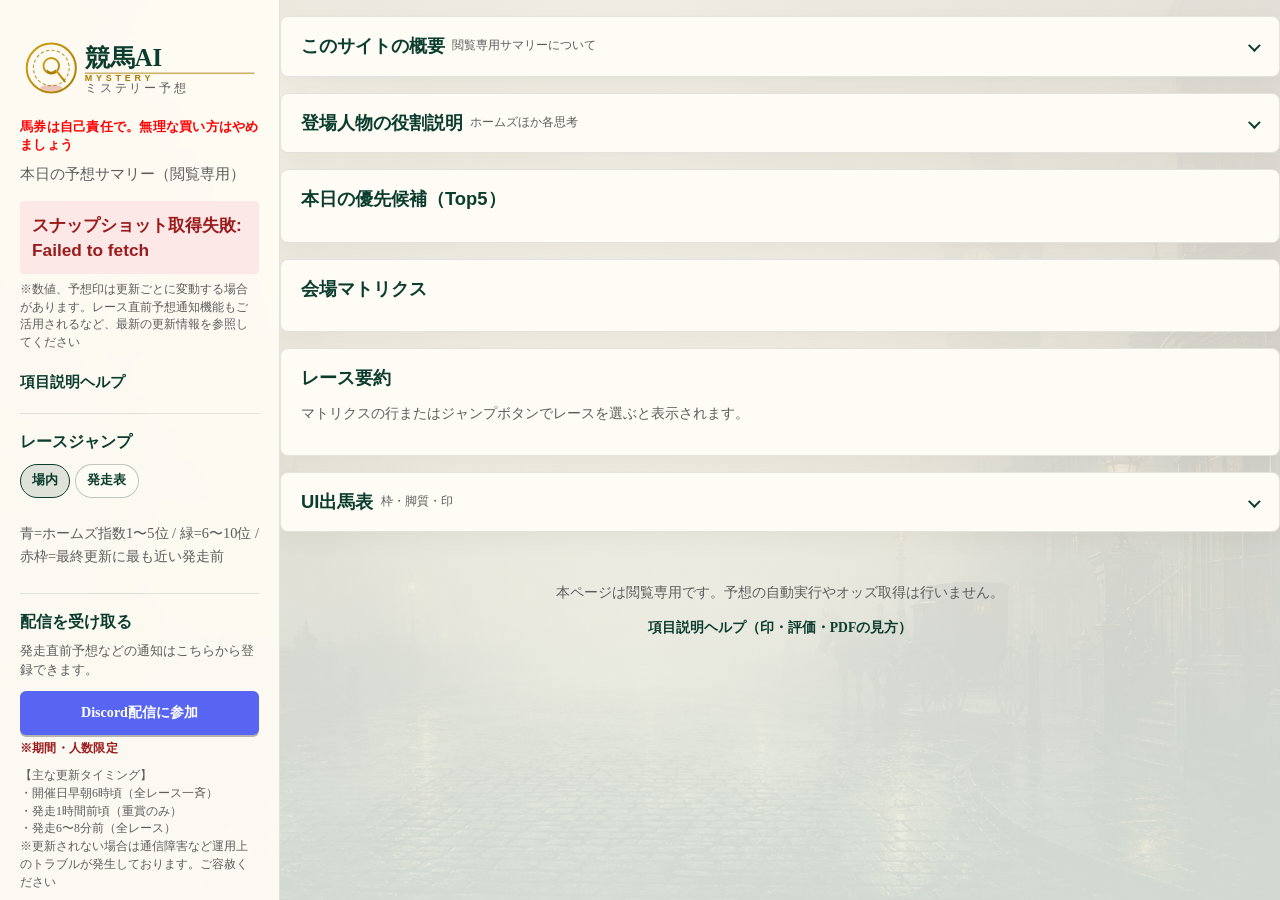
==== index.html @ 0b23ed4a "Remove concrete pre-race trigger window times from site overview." ====
<!DOCTYPE html>
<html lang="ja">
<head>
  <meta charset="utf-8" />
  <meta name="viewport" content="width=device-width, initial-scale=1, viewport-fit=cover" />
  <meta name="robots" content="noindex, nofollow, noarchive, nosnippet, noimageindex" />
  <meta name="googlebot" content="noindex, nofollow, noarchive, nosnippet, noimageindex" />
  <title>競馬AI ミステリー予想（閲覧）</title>
  <link rel="icon" href="assets/favicon.svg" type="image/svg+xml" />
  <link rel="preconnect" href="https://fonts.googleapis.com" />
  <link rel="preconnect" href="https://fonts.gstatic.com" crossorigin />
  <link href="https://fonts.googleapis.com/css2?family=M+PLUS+Rounded+1c:wght@700;800&display=swap" rel="stylesheet" />
  <link rel="stylesheet" href="styles.css" />
</head>
<body>
  <div class="layout">
    <aside class="site-sidebar" aria-label="サイト情報">
      <div class="brand-logo" id="brandName">
        <img src="assets/logo_sidebar.svg" alt="競馬AI ミステリー予想" class="brand-logo-img" width="214" height="72" decoding="async" />
      </div>
      <p class="responsible-gaming">馬券は自己責任で。無理な買い方はやめましょう</p>
      <p class="tagline">本日の予想サマリー（閲覧専用）</p>
      <p class="updated" id="updatedAt">更新を読み込み中…</p>
      <p class="update-note">※数値、予想印は更新ごとに変動する場合があります。レース直前予想通知機能もご活用されるなど、最新の更新情報を参照してください</p>
      <p class="nav-links">
        <a href="help.html" target="_blank" rel="noopener noreferrer">項目説明ヘルプ</a>
      </p>
      <section class="sidebar-jumps" id="sidebarJumps" aria-labelledby="sidebarJumpsTitle">
        <h2 class="sidebar-jumps-title" id="sidebarJumpsTitle">レースジャンプ</h2>
        <div class="jump-layout-toggle" role="group" aria-label="ジャンプ配列">
          <button type="button" class="jump-layout-btn active" data-jump-layout="venue" aria-pressed="true">場内</button>
          <button type="button" class="jump-layout-btn" data-jump-layout="timeline" aria-pressed="false">発走表</button>
        </div>
        <div id="venueTabsSidebar" class="tabs sidebar-venue-tabs" role="tablist" aria-label="会場"></div>
        <p class="hint jump-legend sidebar-jump-legend">青=ホームズ指数1〜5位 / 緑=6〜10位 / 赤枠=最終更新に最も近い発走前</p>
        <div id="jumpButtonsSidebar" class="jump-row sidebar-jump-row"></div>
      </section>
      <section class="sidebar-subscribe" aria-labelledby="subscribeTitle">
        <h2 class="sidebar-subscribe-title" id="subscribeTitle">配信を受け取る</h2>
        <p class="sidebar-subscribe-hint">発走直前予想などの通知はこちらから登録できます。</p>
        <div class="cta-row sidebar-cta">
          <div class="sidebar-discord-wrap">
            <a class="btn btn-discord" id="discordCta" href="#" target="_blank" rel="noopener">Discord配信に参加</a>
            <p class="sidebar-limited-note">※期間・人数限定</p>
          </div>
        </div>
        <p class="update-timing" id="updateTiming" aria-label="主な更新タイミング">【主な更新タイミング】
・開催日早朝6時頃（全レース一斉）
・発走1時間前頃（重賞のみ）
・発走6〜8分前（全レース）
※更新されない場合は通信障害など運用上のトラブルが発生しております。ご容赦ください</p>
      </section>
    </aside>

    <div class="site-main" id="siteMain">
      <div
        id="dayClosedOverlay"
        class="day-closed-overlay"
        hidden
        aria-hidden="true"
        role="status"
      >
        <p class="day-closed-message">
          本日の予想公開は終了しました<br />
          次回開催日もよろしくお願いします
        </p>
      </div>
      <div class="acc-toolbar mobile-only" id="accToolbar" hidden>
        <button type="button" class="acc-tool-btn" id="accOpenAll">すべて開く</button>
        <button type="button" class="acc-tool-btn" id="accCloseSecondary">説明を閉じる</button>
      </div>

      <section class="card site-overview acc acc-pc" data-acc="overview" data-default="closed">
        <button type="button" class="acc-toggle" aria-expanded="false">
          <span class="acc-title">このサイトの概要</span>
          <span class="acc-hint">閲覧専用サマリーについて</span>
          <span class="acc-chevron" aria-hidden="true"></span>
        </button>
        <div class="acc-body">
          <div class="overview-body">
            <p>
              本サイトは「競馬AI ミステリー予想」の<strong>閲覧専用</strong>ページです。
              LINE／Discord でお届けする当日予想のサマリーを、ブラウザ上でまとめて確認できます。
              予想の作成・編集や馬券購入は行いません。
            </p>
            <p>
              画面では、当日の優先候補（Top5）、開催場ごとのマトリクス、レース要約、印付き出馬表などを表示します。
              各探偵（ホームズ／ワトソン／アイリーンほか）の役割や項目の意味は「登場人物の役割説明」と
              <a href="help.html" target="_blank" rel="noopener noreferrer">項目説明ヘルプ</a>を参照してください。
            </p>
            <p>
              数値や予想印は更新のたびに変わることがあります。主な更新は開催日早朝の一斉反映のほか、
              重賞の発走前、全レースの発走直前などです。最新は画面上部の更新時刻と通知をご確認ください。
            </p>
            <p class="overview-note">馬券は自己責任で。無理な買い方はやめましょう。</p>
          </div>
        </div>
      </section>

      <section class="card logic-cast acc acc-pc" data-acc="logic" data-default="closed">
        <button type="button" class="acc-toggle" aria-expanded="false">
          <span class="acc-title">登場人物の役割説明</span>
          <span class="acc-hint">ホームズほか各思考</span>
          <span class="acc-chevron" aria-hidden="true"></span>
        </button>
        <div class="acc-body">
          <div class="logic-blurbs">
            <p class="logic-blurb is-meta" data-cast="holmes">
              <img class="logic-cast-icon" src="assets/cast/holmes.png" alt="" width="40" height="40" decoding="async" />
              <span class="logic-blurb-body"><strong>ホームズ</strong> … 全体メタ。各探偵の印を横断して「このレースは誰の思考を本線にするか」を決め、ホームズ指数で当日の優先度も付ける。</span>
            </p>
            <p class="logic-blurb" data-cast="watson">
              <img class="logic-cast-icon" src="assets/cast/watson.png" alt="" width="40" height="40" decoding="async" />
              <span class="logic-blurb-body"><strong>ワトソン</strong> … 手堅さ・安定志向。勝ちやすさや再現性を重視し、崩れにくい本線を組み立てる。派手な穴狙いより、堅実に残せる印付けが役割。</span>
            </p>
            <p class="logic-blurb" data-cast="irene">
              <img class="logic-cast-icon" src="assets/cast/irene.png" alt="" width="40" height="40" decoding="async" />
              <span class="logic-blurb-body"><strong>アイリーン</strong> … 妙味・回収志向。オッズ妙味を軸に勝負強さを見極め、本勝負／絞り推し／様子見／勝負見送りで買う強さを切り替える。</span>
            </p>
            <p class="logic-blurb" data-cast="moriarty">
              <img class="logic-cast-icon" src="assets/cast/moriarty.png" alt="" width="40" height="40" decoding="async" />
              <span class="logic-blurb-body"><strong>モーリアティ</strong> … 重賞特化。重賞だけで本命線／均衡線／波乱線のシナリオを立て、どの展開想定を本線にするかを決めて推奨買い目へ落とす。</span>
            </p>
            <p class="logic-blurb" data-cast="hunter">
              <img class="logic-cast-icon" src="assets/cast/hunter.png" alt="" width="40" height="40" decoding="async" />
              <span class="logic-blurb-body"><strong>ハンター</strong> … 夏競馬特化。6〜9月の札幌・函館・福島・新潟・小倉（非重賞・新馬以外）向けに、夏のローカル条件へ寄せたモデルで印を付ける。</span>
            </p>
            <p class="logic-blurb" data-cast="hopkins">
              <img class="logic-cast-icon" src="assets/cast/hopkins.png" alt="" width="40" height="40" decoding="async" />
              <span class="logic-blurb-body"><strong>ホプキンス</strong> … 新馬戦特化。実績の薄い新馬戦だけを対象に、新馬向けモデルで評価して印を付ける（未勝利戦は対象外）。</span>
            </p>
          </div>
          <p class="hint">マトリクスの「ホームズ推」＝ホームズによる推奨ロジック。詳細は <a href="help.html" target="_blank" rel="noopener noreferrer">ヘルプ</a>。</p>
        </div>
      </section>

      <section class="card acc" data-acc="top5" data-default="open">
        <button type="button" class="acc-toggle" aria-expanded="true">
          <span class="acc-title">本日の優先候補（Top5）</span>
          <span class="acc-hint">買う候補の入口</span>
          <span class="acc-chevron" aria-hidden="true"></span>
        </button>
        <div class="acc-body">
          <ol id="top5List" class="top5"></ol>
        </div>
      </section>

      <section class="card acc" data-acc="matrix" data-default="open">
        <button type="button" class="acc-toggle" aria-expanded="true">
          <span class="acc-title">会場マトリクス</span>
          <span class="acc-hint">ホームズ推・各印</span>
          <span class="acc-chevron" aria-hidden="true"></span>
        </button>
        <div class="acc-body">
          <div class="matrix-nav mobile-only" id="matrixNavMobile">
            <div id="venueTabs" class="tabs" role="tablist" aria-label="会場"></div>
            <div class="jump-block" id="jumpBlockMain">
              <div class="jump-layout-toggle" role="group" aria-label="ジャンプ配列">
                <button type="button" class="jump-layout-btn active" data-jump-layout="venue" aria-pressed="true">場内</button>
                <button type="button" class="jump-layout-btn" data-jump-layout="timeline" aria-pressed="false">発走表</button>
              </div>
              <p class="hint jump-legend">ジャンプ色: 青=ホームズ指数1〜5位 / 緑=6〜10位 / 赤枠=最終更新に最も近い発走前</p>
              <div id="jumpButtons" class="jump-row"></div>
            </div>
          </div>
          <div class="acc acc-nested acc-mobile-only" data-acc="matrix-list" data-default="closed">
            <button type="button" class="acc-toggle" aria-expanded="false">
              <span class="acc-title">レース一覧</span>
              <span class="acc-hint">ホームズ推・各印</span>
              <span class="acc-chevron" aria-hidden="true"></span>
            </button>
            <div class="acc-body">
              <div id="matrixWrap"></div>
            </div>
          </div>
        </div>
      </section>

      <section class="card acc" id="raceDetailCard" data-acc="race" data-default="open">
        <button type="button" class="acc-toggle" aria-expanded="true">
          <span class="acc-title">レース要約</span>
          <span class="acc-hint">印・PDF</span>
          <span class="acc-chevron" aria-hidden="true"></span>
        </button>
        <div class="acc-body">
          <div id="raceDetail" class="race-detail">
            <p class="hint">マトリクスの行またはジャンプボタンでレースを選ぶと表示されます。</p>
          </div>
        </div>
      </section>

      <section class="card acc acc-pc" id="shutubaCard" data-acc="shutuba" data-default="closed">
        <button type="button" class="acc-toggle" aria-expanded="false">
          <span class="acc-title">UI出馬表</span>
          <span class="acc-hint">枠・脚質・印</span>
          <span class="acc-chevron" aria-hidden="true"></span>
        </button>
        <div class="acc-body">
          <div class="shutuba-toolbar" role="group" aria-label="出馬表の並び替え">
            <span class="shutuba-sort-label">並び</span>
            <button type="button" class="shutuba-sort-btn active" data-shutuba-sort="default" aria-pressed="true">デフォルト</button>
            <button type="button" class="shutuba-sort-btn" data-shutuba-sort="umaban" aria-pressed="false">馬番順</button>
          </div>
          <p class="hint shutuba-sort-hint" id="shutubaSortHint">推定3着内率の高い順（本体UIと同じ）</p>
          <div id="shutubaDetail" class="shutuba-detail">
            <p class="hint">レースを選ぶと出馬表が表示されます。</p>
          </div>
        </div>
      </section>

      <footer class="site-footer">
        <p>本ページは閲覧専用です。予想の自動実行やオッズ取得は行いません。</p>
        <p><a href="help.html" target="_blank" rel="noopener noreferrer">項目説明ヘルプ（印・評価・PDFの見方）</a></p>
      </footer>
    </div>
  </div>

  <script src="config.js"></script>
  <script>
    (function () {
      var hide = (window.PUBLIC_VIEWER_CONFIG || {}).SHOW_CAST_ICONS === false;
      document.documentElement.classList.toggle("hide-cast-icons", hide);
    })();
  </script>
  <script src="app.js"></script>
</body>
</html>
---- styles.css ----
:root {
  --bg: #f3f0e8;
  --ink: #1a1a1a;
  --muted: #5c5c5c;
  --card: #fffcf5;
  --line: #06c755;
  --discord: #5865f2;
  --blue: rgba(66, 133, 244, 0.22);
  --blue-b: rgba(66, 133, 244, 0.55);
  --green: rgba(52, 168, 83, 0.22);
  --green-b: rgba(52, 168, 83, 0.55);
  --accent: #0b3d2e;
  --pad: clamp(0.75rem, 3.5vw, 1.25rem);
  --touch: 44px;
}

* { box-sizing: border-box; }
html {
  -webkit-text-size-adjust: 100%;
  text-size-adjust: 100%;
}
body {
  margin: 0;
  font-family: "Hiragino Mincho ProN", "Yu Mincho", "Noto Serif JP", serif;
  color: var(--ink);
  background:
    radial-gradient(ellipse at top, #fff8e7 0%, transparent 55%),
    linear-gradient(180deg, #ebe4d4 0%, var(--bg) 40%, #e7efe8 100%);
  min-height: 100vh;
  line-height: 1.55;
  overflow-x: hidden;
  padding-left: env(safe-area-inset-left);
  padding-right: env(safe-area-inset-right);
  padding-bottom: env(safe-area-inset-bottom);
}

@media (min-width: 721px) {
  html,
  body {
    height: 100%;
    overflow: hidden;
  }
  body {
    background-color: var(--bg);
    background-image:
      linear-gradient(
        180deg,
        rgba(243, 240, 232, 0.92) 0%,
        rgba(243, 240, 232, 0.86) 42%,
        rgba(231, 239, 232, 0.9) 100%
      ),
      radial-gradient(ellipse at 50% 0%, rgba(255, 248, 231, 0.65) 0%, transparent 58%),
      url("assets/bg-holmes-pattern-b-foggy-london-street.png");
    background-position: center top, center top, center top;
    background-size: auto, auto, cover;
    background-repeat: no-repeat, no-repeat, no-repeat;
    background-attachment: scroll, scroll, fixed;
  }
}

.layout {
  min-height: 100vh;
  position: relative;
  isolation: isolate;
}

.site-sidebar {
  position: relative;
  z-index: 100;
  padding: 1.25rem var(--pad) 1rem;
  text-align: center;
  border-bottom: 1px solid rgba(11, 61, 46, 0.1);
  background: rgba(255, 252, 245, 0.92);
  backdrop-filter: blur(6px);
}
.site-main {
  min-width: 0;
  position: relative;
  z-index: 1;
  isolation: isolate;
  overflow-x: clip;
  contain: paint;
}

/* 開催日終了後: 右ペインのみ白レイヤー（見た目）。クリックは本編だけ無効化しサイドバーは常に有効 */
.day-closed-overlay {
  display: none;
  position: absolute;
  inset: 0;
  z-index: 2;
  align-items: center;
  justify-content: center;
  padding: clamp(1.25rem, 4vw, 2.5rem);
  background: rgba(255, 255, 255, 0.5);
  /* ヒットテストを取らない → サイドバーへクリックが届く */
  pointer-events: none;
  max-width: 100%;
  box-sizing: border-box;
}
body.is-day-closed .day-closed-overlay {
  display: flex;
}
body.is-day-closed .site-main {
  overflow: hidden;
  /* 本編（白レイヤー下のリンク等）は操作不可 */
  pointer-events: none;
}
body.is-day-closed .site-sidebar {
  position: relative;
  z-index: 9999;
  pointer-events: auto;
  /* 白レイヤーが被っても薄く見えないよう不透明に */
  background: #fffcf5;
  backdrop-filter: none;
}
body.is-day-closed .site-sidebar a:not([aria-disabled="true"]),
body.is-day-closed .site-sidebar button:not([aria-disabled="true"]) {
  position: relative;
  z-index: 9999;
  pointer-events: auto !important;
}
.day-closed-message {
  margin: 0;
  max-width: 18em;
  text-align: center;
  color: #d40000;
  font-weight: 800;
  font-size: clamp(1.55rem, 3.6vw, 2.85rem);
  line-height: 1.45;
  letter-spacing: 0.04em;
  font-family:
    "創英角ポップ体",
    "Soei Kakugothic Pop",
    "SoeiKakugothicPop",
    "Souei Kaku Pop",
    "M PLUS Rounded 1c",
    "Hiragino Maru Gothic ProN",
    "Yu Gothic",
    sans-serif;
  text-shadow:
    0 1px 0 rgba(255, 255, 255, 0.85),
    0 0 12px rgba(255, 255, 255, 0.55);
}

.brand-logo {
  margin: 0 auto;
  line-height: 0;
  max-width: 280px;
  padding: 0;
  background: transparent;
  box-sizing: border-box;
}
.brand-logo-img {
  display: block;
  width: 100%;
  height: auto;
  max-width: 240px;
  margin: 0 auto;
  pointer-events: none;
  user-select: none;
}
.responsible-gaming {
  margin: 0.55rem 0 0;
  color: #ff0000;
  font-size: 0.82rem;
  font-weight: 800;
  line-height: 1.4;
  letter-spacing: 0.02em;
}
.brand {
  font-size: clamp(1.35rem, 5.5vw, 2.1rem);
  font-weight: 700;
  letter-spacing: 0.04em;
  color: var(--accent);
  word-break: keep-all;
  overflow-wrap: anywhere;
}
.tagline { margin: 0.35rem 0 0; color: var(--muted); font-size: clamp(0.88rem, 3.2vw, 1rem); }
.updated {
  margin: 0.65rem 0 0;
  font-family: "創英角ポップ体", "SoeiKakugothicPop", "Souei Kaku Pop", "Hiragino Maru Gothic ProN", "Yu Gothic", sans-serif;
  font-size: 1.05rem;
  font-weight: 700;
  color: var(--accent);
  line-height: 1.4;
  transition: color 0.3s ease, background-color 0.3s ease;
}
.updated.just-updated {
  color: #084032;
  background: rgba(11, 61, 46, 0.1);
  border-radius: 4px;
  padding: 0.15rem 0.35rem;
}
.update-note {
  margin: 0.4rem 0 0;
  color: var(--muted);
  font-size: 0.78rem;
  line-height: 1.45;
  text-align: left;
}
.update-timing {
  margin: 0.75rem 0 0;
  padding: 0;
  color: var(--muted);
  font-size: 0.76rem;
  line-height: 1.5;
  text-align: left;
  white-space: pre-line;
}
.nav-links {
  margin: 0.75rem 0 0;
  font-size: 0.95rem;
}

.sidebar-subscribe {
  margin-top: 1.15rem;
  padding-top: 1rem;
  border-top: 1px solid rgba(11, 61, 46, 0.12);
  text-align: left;
}
.sidebar-subscribe-title {
  margin: 0;
  font-size: 1rem;
  font-weight: 700;
  color: var(--accent);
}
.sidebar-subscribe-hint {
  margin: 0.4rem 0 0.75rem;
  color: var(--muted);
  font-size: 0.82rem;
  line-height: 1.45;
}
.sidebar-cta {
  flex-direction: column;
  gap: 0.5rem;
}
.sidebar-cta .btn {
  width: 100%;
  font-size: 0.88rem;
  padding: 0.6rem 0.85rem;
}
.sidebar-discord-wrap {
  display: flex;
  flex-direction: column;
  gap: 0.25rem;
}
.sidebar-limited-note {
  margin: 0;
  font-size: 0.78rem;
  font-weight: 700;
  color: #9b1c1c;
  letter-spacing: 0.02em;
}

.card {
  margin: 0 var(--pad) 1rem;
  max-width: 1100px;
  padding: 1rem var(--pad) 1.15rem;
  background: var(--card);
  border: 1px solid rgba(11, 61, 46, 0.12);
  box-shadow: 0 8px 24px rgba(26, 26, 26, 0.04);
  border-radius: 8px;
}
@media (min-width: 1140px) {
  .site-main .card { margin-left: auto; margin-right: auto; }
}
.card h2 {
  margin: 0 0 0.75rem;
  font-size: clamp(1.05rem, 3.8vw, 1.15rem);
  color: var(--accent);
}

@media (min-width: 721px) {
  .layout {
    display: grid;
    grid-template-columns: minmax(220px, 280px) minmax(0, 1fr);
    height: 100%;
    max-height: 100%;
    overflow: hidden;
  }
  .site-sidebar {
    height: 100%;
    max-height: 100%;
    overflow-x: hidden;
    overflow-y: auto;
    overscroll-behavior: contain;
    -webkit-overflow-scrolling: touch;
    padding: 1.75rem 1.25rem 2rem;
    text-align: left;
    border-bottom: 0;
    border-right: 1px solid rgba(11, 61, 46, 0.12);
    background: rgba(255, 252, 245, 0.92);
  }
  .site-sidebar .brand-logo {
    margin: 0;
    max-width: none;
  }
  .site-sidebar .brand-logo-img {
    max-width: 100%;
  }
  .site-sidebar .responsible-gaming {
    margin-top: 0.65rem;
    font-size: 0.8rem;
  }
  .site-sidebar .brand {
    font-size: clamp(1.25rem, 1.6vw, 1.7rem);
    line-height: 1.35;
  }
  .site-sidebar .tagline {
    margin-top: 0.55rem;
    font-size: 0.92rem;
  }
  .site-sidebar .updated {
    margin-top: 0.95rem;
    font-size: 1.08rem;
    font-weight: 700;
    line-height: 1.4;
  }
  .site-sidebar .update-note {
    margin-top: 0.45rem;
    font-size: 0.76rem;
  }
  .site-sidebar .update-timing {
    margin-top: 0.55rem;
    font-size: 0.74rem;
  }
  .site-sidebar .nav-links {
    margin-top: 1.15rem;
  }
  .site-sidebar .sidebar-jumps {
    display: block;
    margin-top: 1.25rem;
  }
  .pc-only {
    display: block !important;
  }
  .site-main {
    height: 100%;
    max-height: 100%;
    overflow-x: hidden;
    overflow-y: auto;
    overscroll-behavior: contain;
    -webkit-overflow-scrolling: touch;
    padding-top: 1rem;
  }
  .acc-toolbar {
    margin-left: var(--pad);
    margin-right: var(--pad);
  }
}

.mobile-only { display: none; }
.pc-only { display: block; }

/* レースジャンプは PC サイドバー専用（モバイルはマトリクス内） */
.sidebar-jumps {
  display: none;
  margin-top: 1.15rem;
  padding-top: 1rem;
  border-top: 1px solid rgba(11, 61, 46, 0.12);
  text-align: left;
}
.sidebar-jumps-title {
  margin: 0 0 0.55rem;
  font-size: 1rem;
  font-weight: 700;
  color: var(--accent);
}
.sidebar-venue-tabs {
  margin-bottom: 0.65rem;
  flex-wrap: wrap;
  overflow-x: visible;
}
.sidebar-venue-tabs .tab {
  min-height: 2.35rem;
  padding: 0.35rem 0.75rem;
  font-size: 0.88rem;
}
.sidebar-jump-legend {
  margin: 0 0 0.55rem;
  font-size: 0.78rem;
}
.sidebar-jump-row {
  margin: 0;
  grid-template-columns: repeat(4, minmax(0, 1fr));
}
.sidebar-jump-row .jump {
  min-height: 2.4rem;
  font-size: 0.88rem;
  padding: 0.35rem 0.15rem;
}
.jump.is-selected {
  outline: 2px solid var(--accent);
  outline-offset: 1px;
  font-weight: 800;
}

.acc-toolbar {
  margin: 0 var(--pad) 0.75rem;
  max-width: 1100px;
  flex-wrap: wrap;
  gap: 0.45rem;
}
.acc-tool-btn {
  min-height: 2.4rem;
  padding: 0.35rem 0.75rem;
  border: 1px solid rgba(11, 61, 46, 0.28);
  border-radius: 999px;
  background: rgba(255, 252, 245, 0.9);
  color: var(--accent);
  font-family: inherit;
  font-size: 0.85rem;
  font-weight: 600;
  cursor: pointer;
}

.acc-toggle {
  display: none;
}
.acc-body {
  display: block;
}

/* 入れ子アコーディオン（PCでは見出しなし・常時表示） */
.acc-nested {
  margin: 0;
  padding: 0;
  border: 0;
  box-shadow: none;
  background: transparent;
}
.acc-nested.acc-mobile-only > .acc-toggle {
  display: none;
}
.acc-nested.acc-mobile-only > .acc-body {
  display: block;
  padding: 0;
  border: 0;
}

.hint { margin: 0 0 0.75rem; color: var(--muted); font-size: 0.9rem; }

.overview-body {
  display: grid;
  gap: 0.75rem;
  margin: 0;
}
.overview-body p {
  margin: 0;
  font-size: clamp(0.88rem, 3.4vw, 0.95rem);
  line-height: 1.6;
  overflow-wrap: anywhere;
}
.overview-body a {
  color: var(--accent);
  font-weight: 600;
}
.overview-note {
  color: #9b1c1c;
  font-weight: 700;
}

.logic-blurbs {
  display: grid;
  gap: 0.55rem;
  margin: 0 0 0.75rem;
}
.logic-blurb {
  margin: 0;
  padding: 0.65rem 0.8rem;
  border-left: 3px solid rgba(11, 61, 46, 0.28);
  background: #fff;
  font-size: clamp(0.88rem, 3.4vw, 0.95rem);
  line-height: 1.55;
  overflow-wrap: anywhere;
  /* 既定: ピクトグラム付き（見本どおり） */
  display: flex;
  align-items: flex-start;
  gap: 0.65rem;
}
.logic-blurb.is-meta {
  border-left-color: var(--accent);
  background: rgba(11, 61, 46, 0.12);
}
.logic-cast-icon {
  display: block;
  flex: 0 0 auto;
  width: 2.5rem;
  height: 2.5rem;
  margin-top: 0.1rem;
  border-radius: 50%;
  object-fit: cover;
  background: #fffef8;
  box-shadow: 0 0 0 1px rgba(11, 61, 46, 0.18);
}
.logic-blurb-body {
  display: block;
  flex: 1 1 auto;
  min-width: 0;
}
/* 旧表示へ戻す: config SHOW_CAST_ICONS=false → html.hide-cast-icons */
html.hide-cast-icons .logic-blurb {
  display: block;
  gap: 0;
}
html.hide-cast-icons .logic-cast-icon {
  display: none;
}
html.hide-cast-icons .logic-blurb-body {
  display: contents;
}
.logic-cast .hint a {
  color: var(--accent);
  font-weight: 600;
}

.cta-row {
  display: flex;
  flex-wrap: wrap;
  gap: 0.65rem;
}
.btn {
  display: inline-flex;
  align-items: center;
  justify-content: center;
  min-height: var(--touch);
  padding: 0.7rem 1.1rem;
  border-radius: 6px;
  text-decoration: none;
  font-weight: 700;
  font-family: inherit;
  font-size: 0.95rem;
  color: #fff;
  text-align: center;
}
.btn-line { background: var(--line); }
.btn-discord {
  background: var(--discord);
  color: #fff;
  opacity: 1;
  box-shadow: 0 2px 0 rgba(47, 49, 54, 0.35);
  transition:
    background-color 0.15s ease,
    box-shadow 0.15s ease,
    transform 0.12s ease,
    filter 0.15s ease;
}
.btn-discord:not([aria-disabled="true"]):hover {
  background: #4752c4;
  filter: brightness(1.06);
  box-shadow:
    0 3px 0 rgba(47, 49, 54, 0.4),
    0 6px 16px rgba(88, 101, 242, 0.35);
  transform: translateY(-1px);
}
.btn-discord:not([aria-disabled="true"]):active {
  background: #3c45a5;
  filter: brightness(0.96);
  box-shadow: 0 1px 0 rgba(47, 49, 54, 0.45);
  transform: translateY(1px);
}
.btn-discord:not([aria-disabled="true"]):focus-visible {
  outline: 2px solid #5865f2;
  outline-offset: 3px;
}
body.is-day-closed .btn-discord:not([aria-disabled="true"]) {
  opacity: 1;
  background: #5865f2;
  box-shadow:
    0 0 0 2px rgba(88, 101, 242, 0.35),
    0 4px 14px rgba(88, 101, 242, 0.4);
}
body.is-day-closed .btn-discord:not([aria-disabled="true"]):hover {
  background: #4752c4;
  box-shadow:
    0 0 0 2px rgba(88, 101, 242, 0.45),
    0 6px 18px rgba(88, 101, 242, 0.5);
}
body.is-day-closed .btn-discord:not([aria-disabled="true"]):active {
  background: #3c45a5;
  box-shadow:
    0 0 0 2px rgba(88, 101, 242, 0.3),
    0 2px 8px rgba(88, 101, 242, 0.35);
}
.btn[aria-disabled="true"] {
  opacity: 0.45;
  pointer-events: none;
  box-shadow: none;
}

.top5 { margin: 0; padding-left: 1.2rem; }
.top5 li { margin: 0.25rem 0; }
.top5 a {
  display: inline-block;
  padding: 0.35rem 0;
  color: var(--accent);
  font-weight: 600;
  overflow-wrap: anywhere;
}

.tabs {
  display: flex;
  flex-wrap: nowrap;
  gap: 0.4rem;
  margin-bottom: 0.85rem;
  overflow-x: auto;
  -webkit-overflow-scrolling: touch;
  scrollbar-width: thin;
  padding-bottom: 0.15rem;
}
.tab {
  flex: 0 0 auto;
  border: 1px solid rgba(11, 61, 46, 0.25);
  background: transparent;
  min-height: var(--touch);
  padding: 0.45rem 1rem;
  border-radius: 999px;
  cursor: pointer;
  font-family: inherit;
  font-size: 0.95rem;
}
.tab.active {
  background: var(--accent);
  color: #fff;
  border-color: var(--accent);
}

/* 未発走のうち発走が最も近いレース（開催場タブ＋Rジャンプ） */
.tab.is-nearest-prepost,
.jump.is-nearest-prepost {
  border: 4px solid #d32f2f !important;
  box-shadow:
    0 0 0 2px rgba(211, 47, 47, 0.35),
    0 0 0 1px rgba(211, 47, 47, 0.85);
  font-weight: 800;
}
.tab.is-nearest-prepost.active {
  box-shadow:
    0 0 0 2px rgba(211, 47, 47, 0.4),
    inset 0 0 0 1px rgba(255, 255, 255, 0.35);
}
.jump.is-nearest-prepost.is-selected {
  outline: 2px solid #d32f2f;
  outline-offset: 2px;
  border-color: #d32f2f !important;
}

.table-wrap {
  overflow-x: auto;
  -webkit-overflow-scrolling: touch;
  margin: 0 calc(var(--pad) * -0.35);
  padding: 0 calc(var(--pad) * 0.35);
}
table.matrix {
  width: 100%;
  min-width: 720px;
  border-collapse: collapse;
  font-size: 0.85rem;
  font-family: "Segoe UI", "Hiragino Sans", sans-serif;
}
table.matrix th,
table.matrix td {
  border-bottom: 1px solid rgba(0,0,0,0.08);
  padding: 0.5rem 0.45rem;
  text-align: left;
  white-space: nowrap;
}
table.matrix tr { cursor: pointer; }
table.matrix tr:hover td { background: rgba(11, 61, 46, 0.05); }
table.matrix tr.selected td { background: rgba(11, 61, 46, 0.09); }

.matrix-desktop { display: block; }
.matrix-mobile { display: none; }

.matrix-card {
  width: 100%;
  text-align: left;
  border: 1px solid rgba(11, 61, 46, 0.14);
  background: #fff;
  border-radius: 8px;
  padding: 0.75rem 0.85rem;
  margin: 0 0 0.55rem;
  cursor: pointer;
  font-family: inherit;
  color: inherit;
}
.matrix-card.selected {
  border-color: var(--accent);
  background: rgba(11, 61, 46, 0.07);
  box-shadow: inset 0 0 0 1px rgba(11, 61, 46, 0.2);
}
.matrix-card-title {
  margin: 0 0 0.45rem;
  font-weight: 700;
  color: var(--accent);
  font-size: 0.98rem;
  overflow-wrap: anywhere;
}
.matrix-card-grid {
  display: grid;
  grid-template-columns: 1fr 1fr;
  gap: 0.3rem 0.75rem;
  font-size: 0.86rem;
  font-family: "Segoe UI", "Hiragino Sans", sans-serif;
}
.matrix-card-grid span {
  color: var(--muted);
  display: block;
  font-size: 0.75rem;
}
.matrix-card-grid strong {
  font-weight: 600;
  color: var(--ink);
  overflow-wrap: anywhere;
}
.matrix-card-full {
  grid-column: 1 / -1;
}

.jump-legend {
  margin: 0 0 0.45rem;
}
.jump-layout-toggle {
  display: inline-flex;
  flex-wrap: wrap;
  gap: 0.3rem;
  margin: 0 0 0.55rem;
}
.jump-layout-btn {
  min-height: 2.1rem;
  padding: 0.25rem 0.7rem;
  border: 1px solid rgba(11, 61, 46, 0.28);
  border-radius: 999px;
  background: rgba(255, 252, 245, 0.95);
  color: var(--accent);
  font-family: inherit;
  font-size: 0.8rem;
  font-weight: 600;
  cursor: pointer;
}
.jump-layout-btn.active,
.jump-layout-btn[aria-pressed="true"] {
  background: rgba(11, 61, 46, 0.12);
  border-color: var(--accent);
  font-weight: 800;
}
.jump-row {
  display: grid;
  grid-template-columns: repeat(auto-fill, minmax(3.4rem, 1fr));
  gap: 0.4rem;
  margin: 0 0 0.85rem;
}
.jump {
  border: 1px solid rgba(0,0,0,0.15);
  background: #f7f4ee;
  min-height: var(--touch);
  padding: 0.45rem 0.2rem;
  border-radius: 6px;
  cursor: pointer;
  font-family: inherit;
  font-weight: 600;
  font-size: 0.95rem;
}
.jump.rank-hi {
  background: var(--blue);
  border-color: var(--blue-b);
}
.jump.rank-mid {
  background: var(--green);
  border-color: var(--green-b);
}

/* 発走表モード: 会場列 × 発走時刻行（バレー得点推移表イメージ） */
.jump-timeline {
  margin: 0 0 0.85rem;
}
.jump-timeline-scroll {
  overflow-x: auto;
  overscroll-behavior-x: contain;
  -webkit-overflow-scrolling: touch;
}
.jump-scoreboard {
  width: max-content;
  min-width: 100%;
  border-collapse: collapse;
  font-size: 0.82rem;
  background: rgba(255, 252, 245, 0.9);
}
.jump-scoreboard th,
.jump-scoreboard td {
  border: 1px solid rgba(11, 61, 46, 0.16);
  padding: 0.28rem 0.3rem;
  vertical-align: middle;
  text-align: center;
}
.jump-scoreboard thead th {
  position: sticky;
  top: 0;
  z-index: 1;
  background: #f3efe4;
  color: var(--accent);
  font-weight: 800;
  white-space: nowrap;
}
.jump-scoreboard-corner {
  position: sticky;
  left: 0;
  z-index: 2;
  background: #ebe6d8;
  min-width: 3.2rem;
}
.jump-scoreboard-time {
  position: sticky;
  left: 0;
  z-index: 1;
  background: #f7f3e9;
  color: var(--muted);
  font-variant-numeric: tabular-nums;
  font-weight: 700;
  white-space: nowrap;
  min-width: 3.2rem;
}
.jump-scoreboard-place.is-active-place {
  box-shadow: inset 0 -2px 0 var(--accent);
}
.jump-scoreboard-cell {
  min-width: 3.6rem;
  background: #fffcf5;
}
.jump-scoreboard-cell.is-empty {
  background: rgba(243, 240, 232, 0.55);
}
.jump-scoreboard-cell-inner {
  display: flex;
  flex-wrap: wrap;
  justify-content: center;
  align-items: center;
  gap: 0.25rem;
}
.jump-scoreboard-cell .jump {
  min-width: 2.6rem;
  min-height: 2.2rem;
  padding: 0.25rem 0.3rem;
  font-size: 0.82rem;
}
.jump-scoreboard-dot {
  display: inline-block;
  width: 0.35rem;
  height: 0.35rem;
  border-radius: 50%;
  background: rgba(11, 61, 46, 0.18);
}
.jump-scoreboard tr.is-nearest-row .jump-scoreboard-time {
  color: #c62828;
  font-weight: 800;
}
.sidebar-jump-timeline {
  margin: 0;
}
.sidebar-jump-timeline .jump-scoreboard {
  font-size: 0.78rem;
}
.sidebar-jump-timeline .jump-scoreboard-cell .jump {
  min-height: 2.1rem;
  font-size: 0.78rem;
}

.race-detail h3 {
  margin: 0 0 0.5rem;
  font-size: clamp(1rem, 4vw, 1.2rem);
  overflow-wrap: anywhere;
}
.race-detail .meta {
  margin: 0.3rem 0;
  font-size: 0.92rem;
  overflow-wrap: anywhere;
}
.race-detail .marks {
  display: grid;
  grid-template-columns: repeat(auto-fit, minmax(140px, 1fr));
  gap: 0.5rem;
  margin-top: 0.75rem;
}
.mark-box {
  border: 1px solid rgba(0,0,0,0.08);
  padding: 0.55rem 0.65rem;
  border-radius: 4px;
  background: #fff;
  font-family: "Segoe UI", "Hiragino Sans", sans-serif;
  font-size: 0.9rem;
  overflow-wrap: anywhere;
}
.mark-box strong { display: block; margin-bottom: 0.2rem; color: var(--accent); }
.pdf-links {
  margin-top: 0.85rem;
  display: flex;
  flex-wrap: wrap;
  gap: 0.55rem;
}
.pdf-links a {
  display: inline-flex;
  align-items: center;
  min-height: var(--touch);
  padding: 0.35rem 0.75rem;
  border-radius: 6px;
  background: rgba(11, 61, 46, 0.08);
  color: var(--accent);
  font-weight: 600;
  text-decoration: none;
}

.shutuba-detail .hint {
  margin: 0;
}
#shutubaCard .acc-body > .shutuba-toolbar {
  margin-top: 0.15rem;
}
.shutuba-toolbar {
  display: flex;
  flex-wrap: wrap;
  align-items: center;
  gap: 0.4rem;
  margin: 0 0 0.35rem;
}
.shutuba-sort-label {
  font-size: 0.8rem;
  color: var(--muted);
  margin-right: 0.15rem;
}
.shutuba-sort-btn {
  appearance: none;
  border: 1px solid rgba(11, 61, 46, 0.28);
  background: #fff;
  color: var(--accent);
  border-radius: 6px;
  padding: 0.28rem 0.7rem;
  font-size: 0.8rem;
  font-weight: 600;
  cursor: pointer;
  line-height: 1.2;
}
.shutuba-sort-btn:hover {
  border-color: rgba(11, 61, 46, 0.5);
  background: rgba(11, 61, 46, 0.04);
}
.shutuba-sort-btn.active {
  background: rgba(11, 61, 46, 0.12);
  border-color: rgba(11, 61, 46, 0.55);
  color: var(--accent);
}
.shutuba-sort-hint {
  margin: 0 0 0.55rem !important;
  font-size: 0.75rem;
}
table.shutuba {
  width: max-content;
  min-width: 100%;
  border-collapse: collapse;
  font-size: 0.78rem;
  font-family: "Segoe UI", "Hiragino Sans", "Yu Gothic", sans-serif;
}
table.shutuba th,
table.shutuba td {
  border: 1px solid rgba(0, 0, 0, 0.1);
  padding: 0.28rem 0.4rem;
  white-space: nowrap;
  text-align: center;
  vertical-align: middle;
}
table.shutuba th {
  background: rgba(11, 61, 46, 0.08);
  color: var(--accent);
  font-weight: 700;
  position: sticky;
  top: 0;
  z-index: 1;
}
table.shutuba td:nth-child(3),
table.shutuba th:nth-child(3) {
  text-align: left;
  white-space: normal;
  min-width: 6.5rem;
  max-width: 11rem;
}
table.shutuba .frame-cell {
  font-weight: 700;
  border-color: rgba(0, 0, 0, 0.25);
}
table.shutuba .cancel-text {
  color: #c62828;
  font-weight: 700;
}
table.shutuba .mark-honmei {
  font-weight: 700;
}
table.shutuba .mark-w { color: #d32f2f; }
table.shutuba .mark-i { color: #1565c0; }
table.shutuba .mark-h { color: #16a085; }
table.shutuba .mark-m { color: #7b1fa2; }

.site-footer {
  text-align: center;
  padding: 1.25rem var(--pad) calc(2rem + env(safe-area-inset-bottom));
  color: var(--muted);
  font-size: 0.85rem;
}
.site-footer a,
.nav-links a {
  color: var(--accent);
  font-weight: 600;
  text-decoration: none;
}
.site-footer a:hover,
.nav-links a:hover {
  text-decoration: underline;
}

.help-dl { margin: 0; }
.help-dl dt {
  margin-top: 0.85rem;
  font-weight: 700;
  color: var(--accent);
}
.help-dl dt:first-child { margin-top: 0; }
.help-dl dd {
  margin: 0.25rem 0 0;
  color: var(--ink);
  overflow-wrap: anywhere;
}
.help-list {
  margin: 0;
  padding-left: 1.2rem;
}
.help-list li { margin: 0.4rem 0; }

/* ヘルプページ: PCでも中央寄せ */
.help-page {
  max-width: 1100px;
  margin-left: auto;
  margin-right: auto;
  padding-bottom: 1rem;
}
.help-page .site-header {
  padding: 1.5rem var(--pad) 0.75rem;
  text-align: center;
}
.help-page .card {
  margin-left: auto;
  margin-right: auto;
}
.help-page .site-footer {
  max-width: 1100px;
  margin-left: auto;
  margin-right: auto;
}

.error {
  color: #9b1c1c;
  padding: 0.75rem;
  background: #fde8e8;
  border-radius: 4px;
  display: inline-block;
}

@media (max-width: 720px) {
  .pc-only {
    display: none !important;
  }
  .sidebar-jumps {
    display: none !important;
  }
  .matrix-nav.mobile-only {
    display: block;
  }
  .acc-toolbar.mobile-only {
    display: flex;
  }
  .acc-toolbar[hidden] { display: none !important; }

  .acc {
    padding-top: 0.25rem;
    padding-bottom: 0.35rem;
  }
  .acc-toggle {
    display: flex;
    align-items: center;
    gap: 0.45rem;
    width: calc(100% + 2 * var(--pad));
    margin: 0 calc(var(--pad) * -1);
    padding: 0.75rem var(--pad);
    border: 0;
    background: transparent;
    text-align: left;
    cursor: pointer;
    font-family: inherit;
    color: inherit;
    min-height: var(--touch);
  }
  .acc-title {
    font-size: 1.05rem;
    font-weight: 700;
    color: var(--accent);
  }
  .acc-hint {
    flex: 1;
    color: var(--muted);
    font-size: 0.78rem;
    white-space: nowrap;
    overflow: hidden;
    text-overflow: ellipsis;
  }
  .acc-chevron {
    width: 0.55rem;
    height: 0.55rem;
    border-right: 2px solid var(--accent);
    border-bottom: 2px solid var(--accent);
    transform: rotate(45deg);
    transition: transform 0.15s ease;
    flex: 0 0 auto;
  }
  .acc.is-open .acc-chevron {
    transform: rotate(-135deg);
    margin-top: 0.25rem;
  }
  .acc.is-closed .acc-body {
    display: none;
  }
  .acc.is-open .acc-body {
    display: block;
    padding: 0 0 0.65rem;
    border-top: 1px solid rgba(11, 61, 46, 0.08);
  }

  .acc-nested.acc-mobile-only {
    margin-top: 0.35rem;
  }
  .acc-nested.acc-mobile-only > .acc-toggle {
    display: flex;
    width: 100%;
    margin: 0;
    padding: 0.65rem 0;
    min-height: var(--touch);
  }
  .acc-nested.acc-mobile-only.is-closed > .acc-body {
    display: none;
  }
  .acc-nested.acc-mobile-only.is-open > .acc-body {
    display: block;
    padding: 0.35rem 0 0.25rem;
    border-top: 1px solid rgba(11, 61, 46, 0.08);
  }

  .cta-row { flex-direction: column; }
  .btn { width: 100%; }

  .matrix-desktop { display: none; }
  .matrix-mobile { display: block; }

  .race-detail .marks {
    grid-template-columns: 1fr;
  }

  .jump-row {
    grid-template-columns: repeat(4, 1fr);
  }

  .tabs {
    margin-left: calc(var(--pad) * -0.5);
    margin-right: calc(var(--pad) * -0.5);
    padding-left: calc(var(--pad) * 0.5);
    padding-right: calc(var(--pad) * 0.5);
  }
}

@media (min-width: 721px) {
  .acc-toggle {
    display: block;
    width: 100%;
    margin: 0 0 0.75rem;
    padding: 0;
    border: 0;
    background: transparent;
    text-align: left;
    cursor: default;
    pointer-events: none;
  }
  .acc-title {
    font-size: clamp(1.05rem, 3.8vw, 1.15rem);
    font-weight: 700;
    color: var(--accent);
  }
  .acc-hint,
  .acc-chevron {
    display: none;
  }

  /* PCでも折りたたみ対象（登場人物の役割説明など） */
  .acc.acc-pc {
    padding-top: 0.25rem;
    padding-bottom: 0.35rem;
  }
  .acc.acc-pc .acc-toggle {
    display: flex;
    align-items: center;
    gap: 0.45rem;
    width: calc(100% + 2 * var(--pad));
    margin: 0 calc(var(--pad) * -1);
    padding: 0.75rem var(--pad);
    cursor: pointer;
    pointer-events: auto;
    min-height: var(--touch);
  }
  .acc.acc-pc .acc-hint {
    display: block;
    flex: 1;
    color: var(--muted);
    font-size: 0.78rem;
    white-space: nowrap;
    overflow: hidden;
    text-overflow: ellipsis;
  }
  .acc.acc-pc .acc-chevron {
    display: block;
    width: 0.55rem;
    height: 0.55rem;
    border-right: 2px solid var(--accent);
    border-bottom: 2px solid var(--accent);
    transform: rotate(45deg);
    transition: transform 0.15s ease;
    flex: 0 0 auto;
  }
  .acc.acc-pc.is-open .acc-chevron {
    transform: rotate(-135deg);
    margin-top: 0.25rem;
  }
  .acc.acc-pc.is-closed .acc-body {
    display: none;
  }
  .acc.acc-pc.is-open .acc-body {
    display: block;
    padding: 0 0 0.65rem;
    border-top: 1px solid rgba(11, 61, 46, 0.08);
  }
}

@media (max-width: 380px) {
  .matrix-card-grid {
    grid-template-columns: 1fr;
  }
  .jump-row {
    grid-template-columns: repeat(3, 1fr);
  }
  .acc-hint {
    display: none;
  }
}
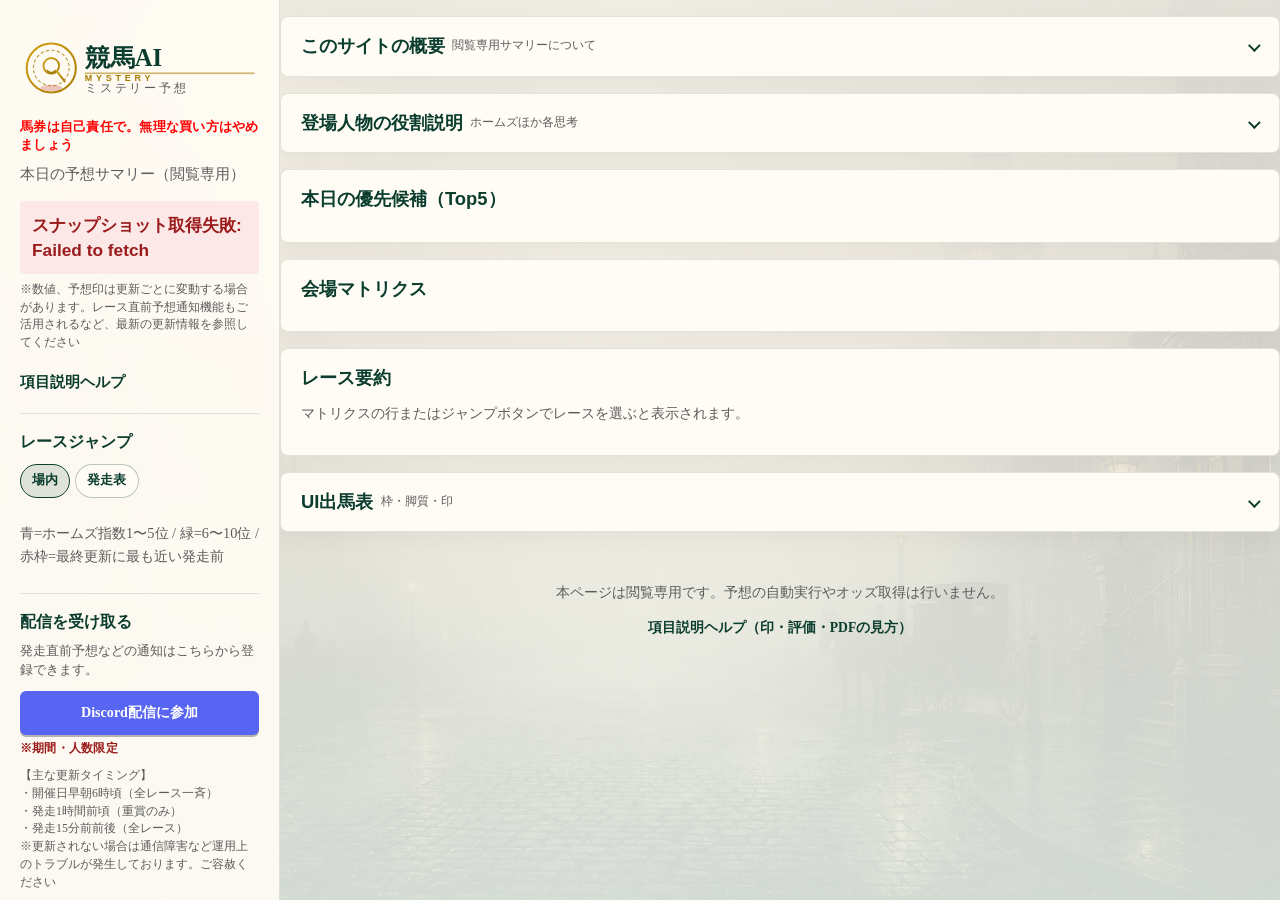
==== commit 6ffe6a36: "Show 15-minute pre-race window in sidebar update timing." ====
--- a/index.html
+++ b/index.html
@@ -47,7 +47,7 @@
         <p class="update-timing" id="updateTiming" aria-label="主な更新タイミング">【主な更新タイミング】
 ・開催日早朝6時頃（全レース一斉）
 ・発走1時間前頃（重賞のみ）
-・発走6〜8分前（全レース）
+・発走15分前前後（全レース）
 ※更新されない場合は通信障害など運用上のトラブルが発生しております。ご容赦ください</p>
       </section>
     </aside>
